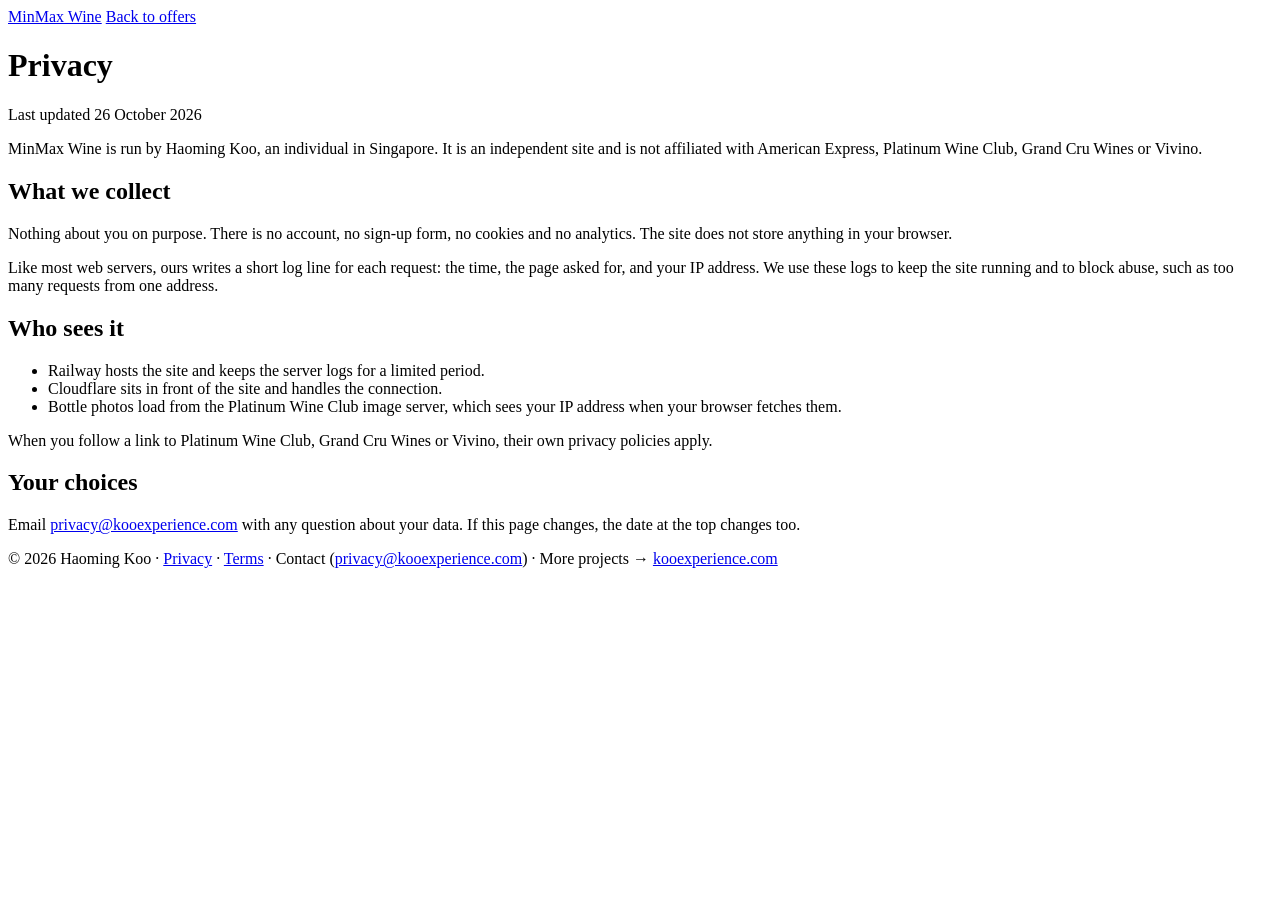
==== web/privacy.html @ cd04281c "feat(web): rebuild the page as an offers-first price sheet Light paper theme with one wine-red accen" ====
<!doctype html>
<html lang="en">
<head>
  <meta charset="utf-8">
  <meta name="viewport" content="width=device-width, initial-scale=1">
  <title>Privacy | MinMax Wine</title>
  <meta name="description" content="What MinMax Wine collects when you use it: no account, no cookies.">
  <meta name="theme-color" content="#faf6f0">
  <link rel="canonical" href="https://wine.kooexperience.com/privacy">
  <link rel="icon" href="/static/favicon.svg" type="image/svg+xml">
  <link rel="icon" href="/favicon.ico" sizes="32x32">
  <link rel="stylesheet" href="/static/fonts/fonts.css">
  <link rel="stylesheet" href="/static/styles.css?v=__ASSET_VERSION__">
</head>
<body>
  <header class="site-header">
    <div class="shell header-inner">
      <a class="wordmark" href="/">MinMax Wine</a>
      <a class="button header-cta" href="/">Back to offers</a>
    </div>
  </header>
  <main class="shell legal">
    <h1>Privacy</h1>
    <p class="updated">Last updated 26 October 2026</p>
    <p>MinMax Wine is run by Haoming Koo, an individual in Singapore. It is an independent site and is not affiliated with American Express, Platinum Wine Club, Grand Cru Wines or Vivino.</p>

    <h2>What we collect</h2>
    <p>Nothing about you on purpose. There is no account, no sign-up form, no cookies and no analytics. The site does not store anything in your browser.</p>
    <p>Like most web servers, ours writes a short log line for each request: the time, the page asked for, and your IP address. We use these logs to keep the site running and to block abuse, such as too many requests from one address.</p>

    <h2>Who sees it</h2>
    <ul>
      <li>Railway hosts the site and keeps the server logs for a limited period.</li>
      <li>Cloudflare sits in front of the site and handles the connection.</li>
      <li>Bottle photos load from the Platinum Wine Club image server, which sees your IP address when your browser fetches them.</li>
    </ul>
    <p>When you follow a link to Platinum Wine Club, Grand Cru Wines or Vivino, their own privacy policies apply.</p>

    <h2>Your choices</h2>
    <p>Email <a href="mailto:privacy@kooexperience.com">privacy@kooexperience.com</a> with any question about your data. If this page changes, the date at the top changes too.</p>
  </main>
  <footer class="site-footer">
    <div class="shell">
      <p>&copy; 2026 Haoming Koo &middot; <a href="/privacy">Privacy</a> &middot; <a href="/terms">Terms</a> &middot; Contact (<a href="mailto:privacy@kooexperience.com">privacy@kooexperience.com</a>) &middot; More projects &rarr; <a href="https://kooexperience.com/">kooexperience.com</a></p>
    </div>
  </footer>
</body>
</html>
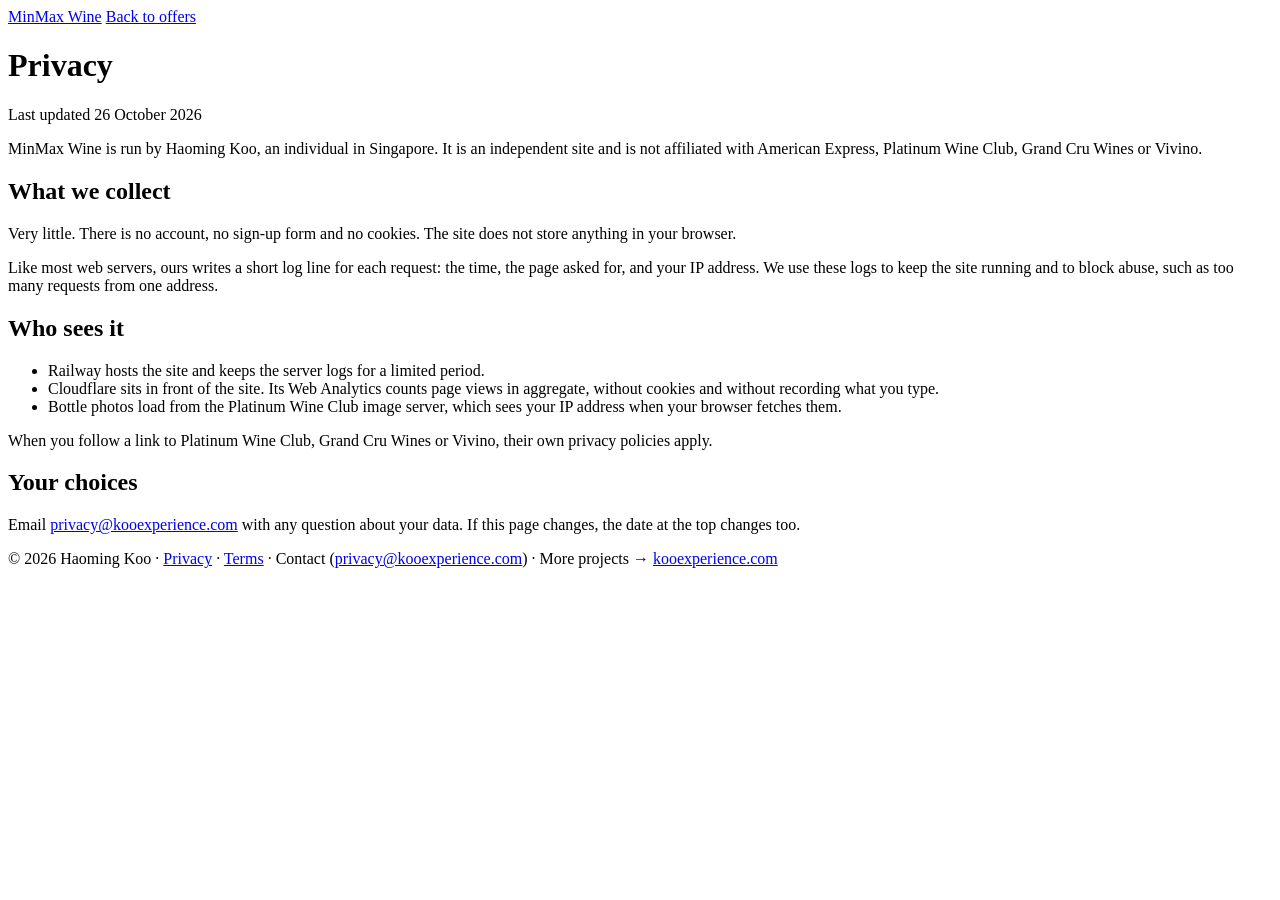
==== commit 47105a1f: "fix(csp): allow the Cloudflare Web Analytics beacon and disclose it Cloudflare injects the beacon fo" ====
--- a/web/privacy.html
+++ b/web/privacy.html
@@ -25,13 +25,13 @@
     <p>MinMax Wine is run by Haoming Koo, an individual in Singapore. It is an independent site and is not affiliated with American Express, Platinum Wine Club, Grand Cru Wines or Vivino.</p>
 
     <h2>What we collect</h2>
-    <p>Nothing about you on purpose. There is no account, no sign-up form, no cookies and no analytics. The site does not store anything in your browser.</p>
+    <p>Very little. There is no account, no sign-up form and no cookies. The site does not store anything in your browser.</p>
     <p>Like most web servers, ours writes a short log line for each request: the time, the page asked for, and your IP address. We use these logs to keep the site running and to block abuse, such as too many requests from one address.</p>
 
     <h2>Who sees it</h2>
     <ul>
       <li>Railway hosts the site and keeps the server logs for a limited period.</li>
-      <li>Cloudflare sits in front of the site and handles the connection.</li>
+      <li>Cloudflare sits in front of the site. Its Web Analytics counts page views in aggregate, without cookies and without recording what you type.</li>
       <li>Bottle photos load from the Platinum Wine Club image server, which sees your IP address when your browser fetches them.</li>
     </ul>
     <p>When you follow a link to Platinum Wine Club, Grand Cru Wines or Vivino, their own privacy policies apply.</p>
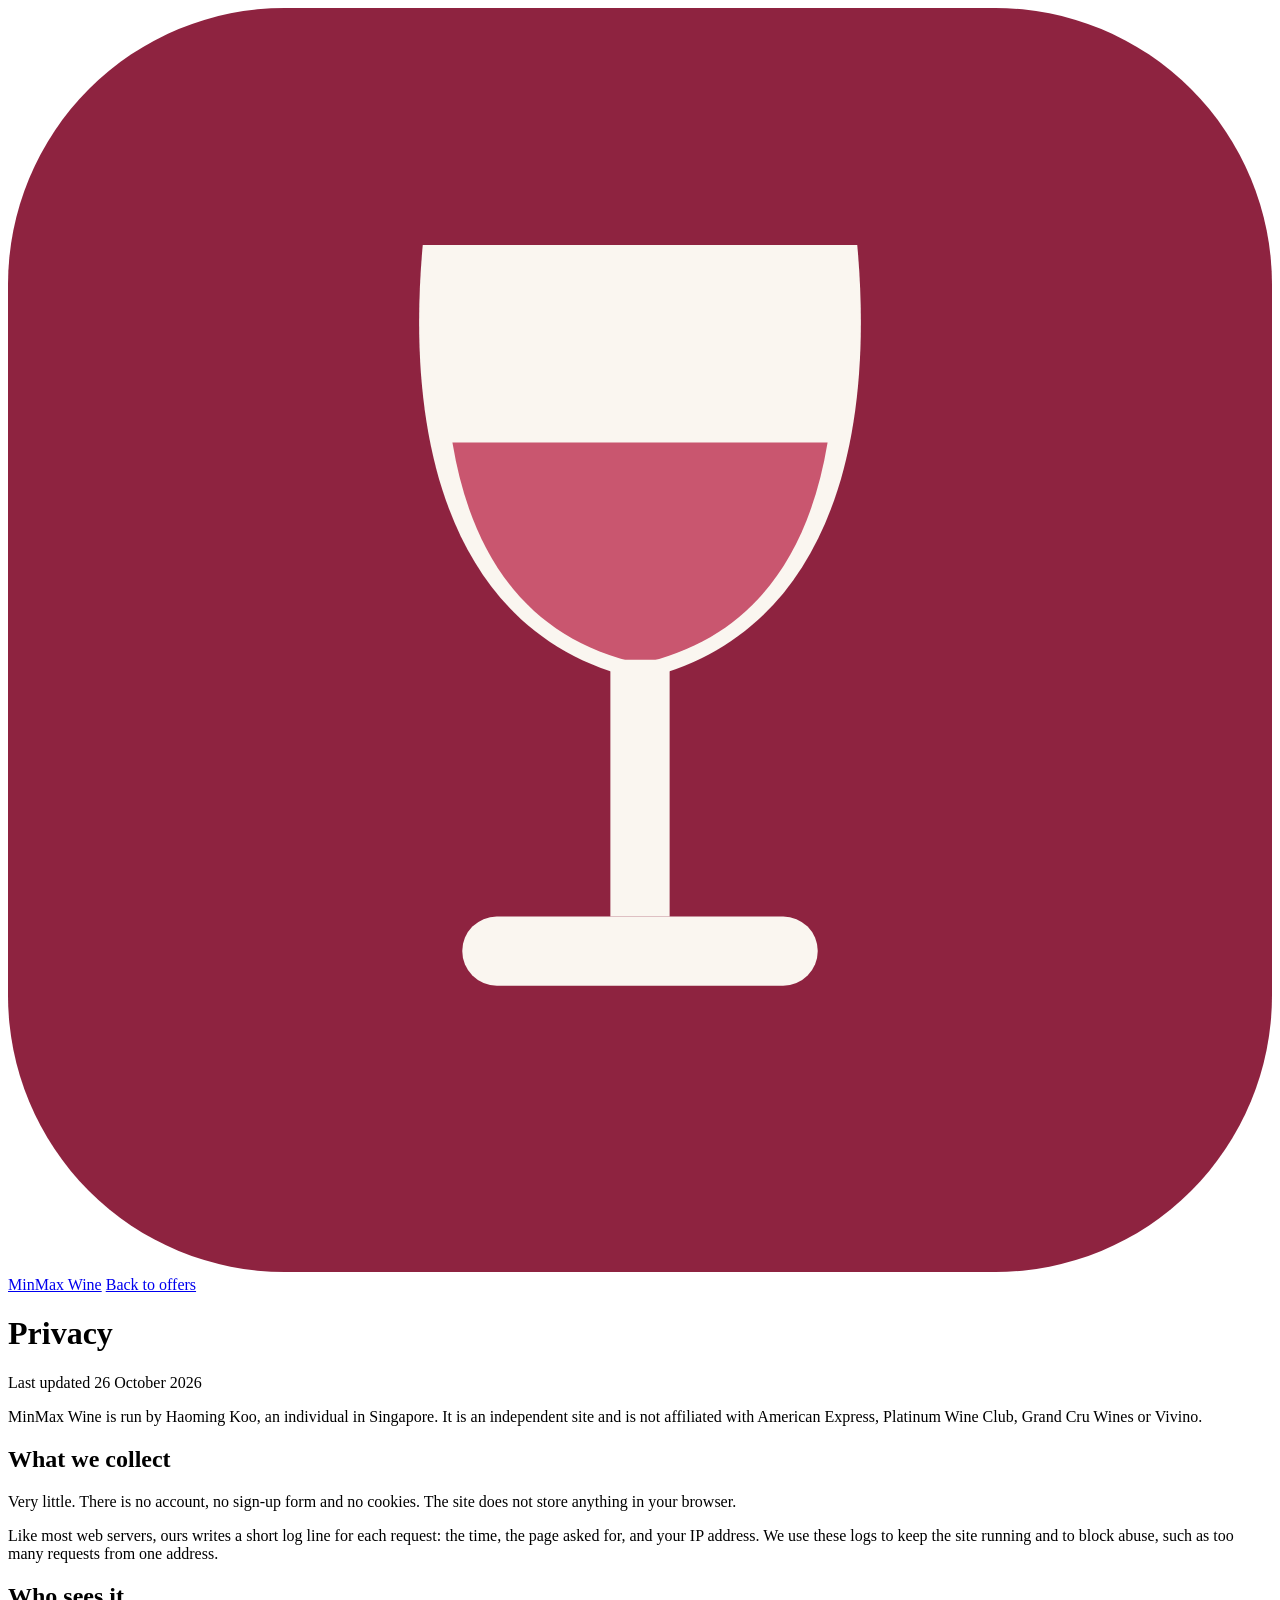
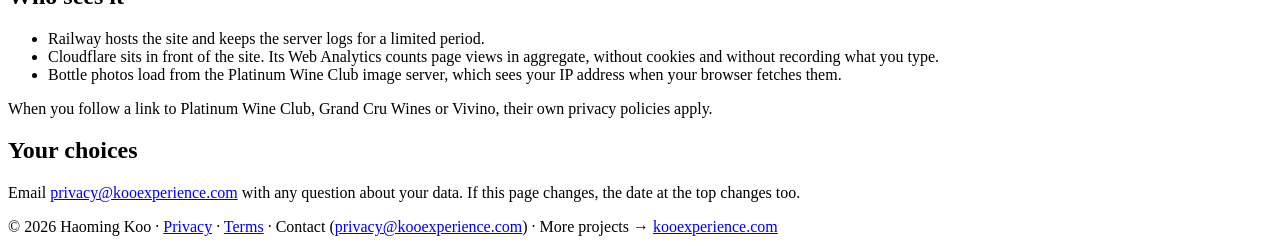
==== commit 498c7ba3: "feat(web): enlarge the MinMax Wine wordmark and add the glass mark Wordmark goes from 18px to 28px o" ====
--- a/web/privacy.html
+++ b/web/privacy.html
@@ -15,7 +15,7 @@
 <body>
   <header class="site-header">
     <div class="shell header-inner">
-      <a class="wordmark" href="/">MinMax Wine</a>
+      <a class="wordmark" href="/"><svg class="wordmark-mark" viewBox="0 0 64 64" aria-hidden="true" focusable="false"><rect width="64" height="64" rx="14" fill="#8e2340"/><path d="M21 12h22c1 11-2 20-11 22-9-2-12-11-11-22Z" fill="#faf6f0"/><path d="M22.5 22h19c-1 6-4 10-9.5 11.2C26.5 32 23.5 28 22.5 22Z" fill="#c9566f"/><rect x="30.5" y="33" width="3" height="13" fill="#faf6f0"/><rect x="23" y="46" width="18" height="3.5" rx="1.75" fill="#faf6f0"/></svg>MinMax Wine</a>
       <a class="button header-cta" href="/">Back to offers</a>
     </div>
   </header>
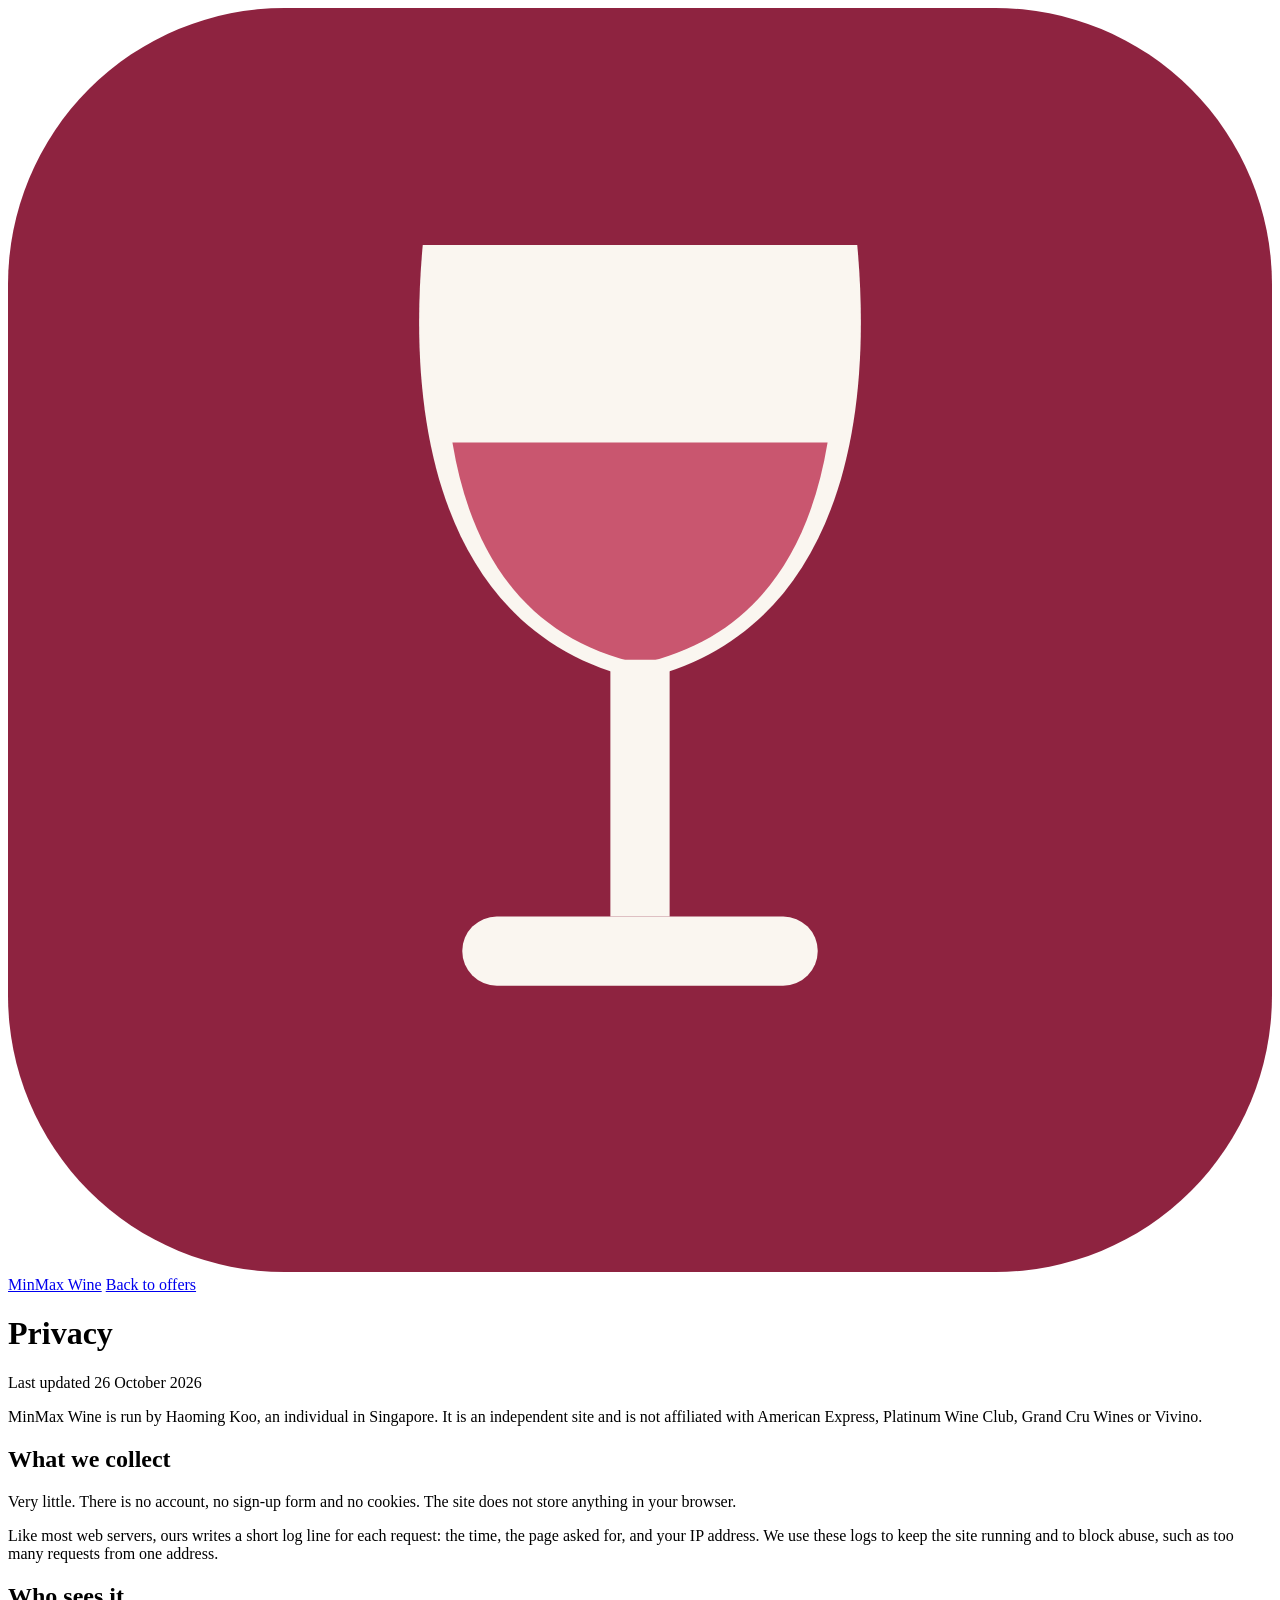
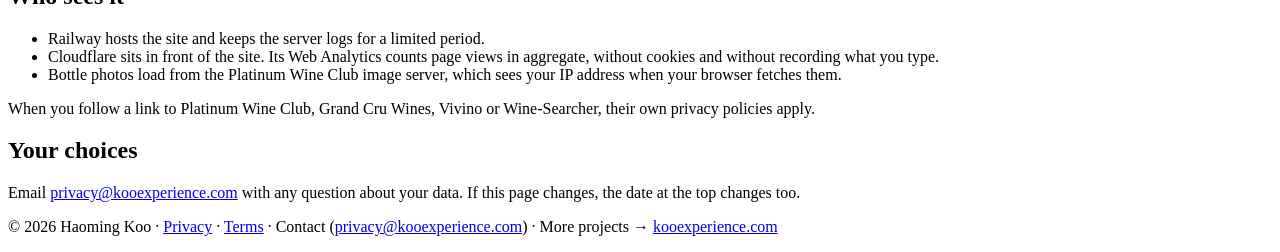
==== commit de318706: "feat(vivino): fetch Vivino politely and fail loudly - Route every Vivino request through scripts/viv" ====
--- a/web/privacy.html
+++ b/web/privacy.html
@@ -34,7 +34,7 @@
       <li>Cloudflare sits in front of the site. Its Web Analytics counts page views in aggregate, without cookies and without recording what you type.</li>
       <li>Bottle photos load from the Platinum Wine Club image server, which sees your IP address when your browser fetches them.</li>
     </ul>
-    <p>When you follow a link to Platinum Wine Club, Grand Cru Wines or Vivino, their own privacy policies apply.</p>
+    <p>When you follow a link to Platinum Wine Club, Grand Cru Wines, Vivino or Wine-Searcher, their own privacy policies apply.</p>
 
     <h2>Your choices</h2>
     <p>Email <a href="mailto:privacy@kooexperience.com">privacy@kooexperience.com</a> with any question about your data. If this page changes, the date at the top changes too.</p>
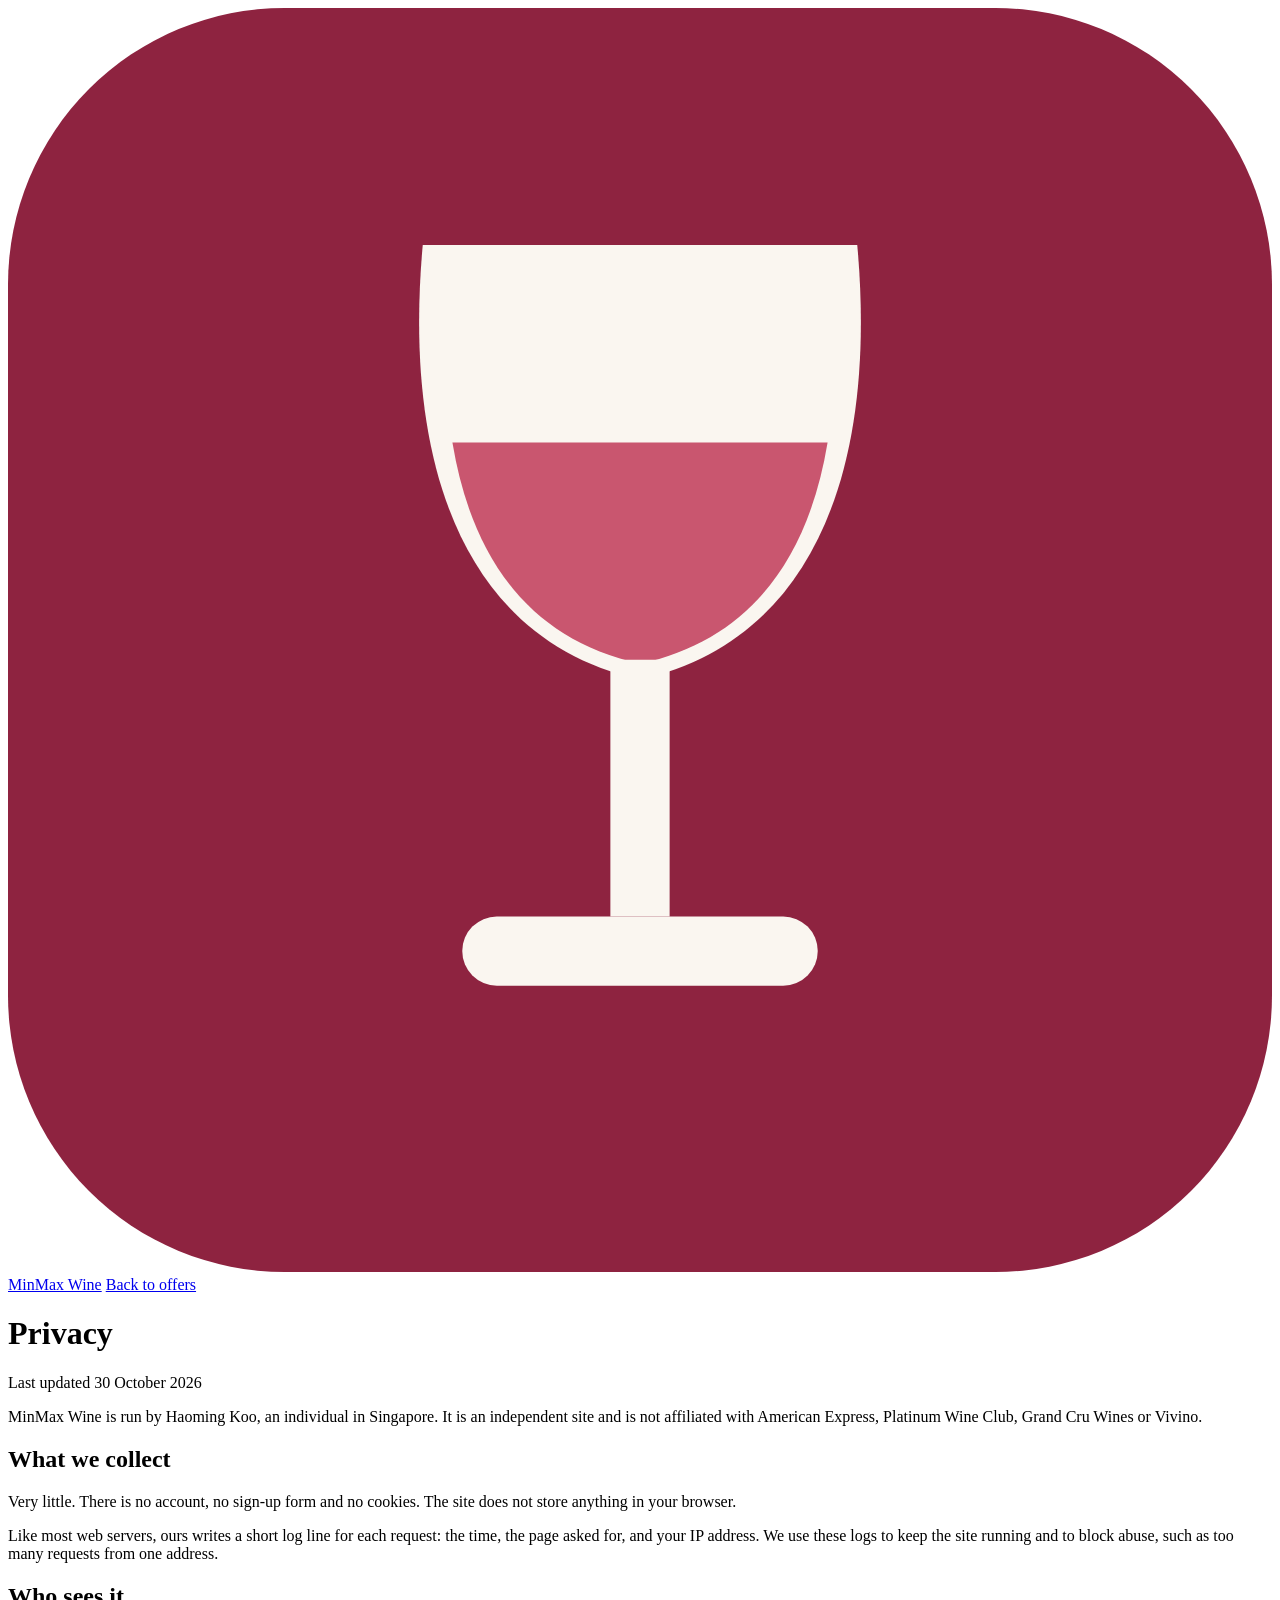
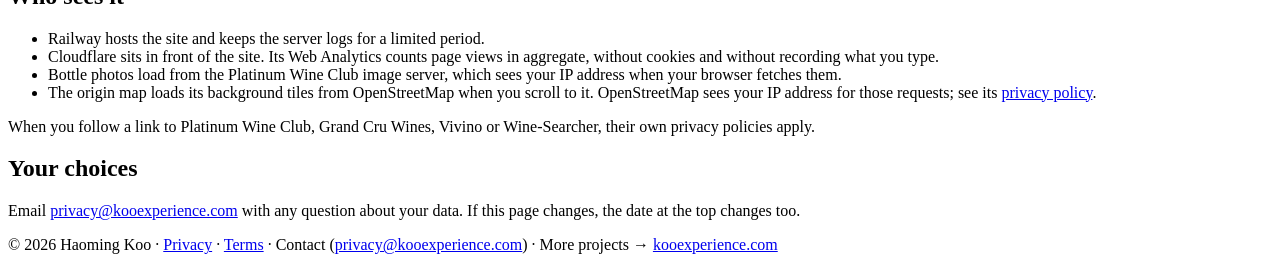
==== commit 775da543: "feat(web): bring back the origin map with country and region chips Leaflet served from /static on Op" ====
--- a/web/privacy.html
+++ b/web/privacy.html
@@ -21,7 +21,7 @@
   </header>
   <main class="shell legal">
     <h1>Privacy</h1>
-    <p class="updated">Last updated 26 October 2026</p>
+    <p class="updated">Last updated 30 October 2026</p>
     <p>MinMax Wine is run by Haoming Koo, an individual in Singapore. It is an independent site and is not affiliated with American Express, Platinum Wine Club, Grand Cru Wines or Vivino.</p>
 
     <h2>What we collect</h2>
@@ -33,6 +33,7 @@
       <li>Railway hosts the site and keeps the server logs for a limited period.</li>
       <li>Cloudflare sits in front of the site. Its Web Analytics counts page views in aggregate, without cookies and without recording what you type.</li>
       <li>Bottle photos load from the Platinum Wine Club image server, which sees your IP address when your browser fetches them.</li>
+      <li>The origin map loads its background tiles from OpenStreetMap when you scroll to it. OpenStreetMap sees your IP address for those requests; see its <a href="https://osmfoundation.org/wiki/Privacy_Policy">privacy policy</a>.</li>
     </ul>
     <p>When you follow a link to Platinum Wine Club, Grand Cru Wines, Vivino or Wine-Searcher, their own privacy policies apply.</p>
 
